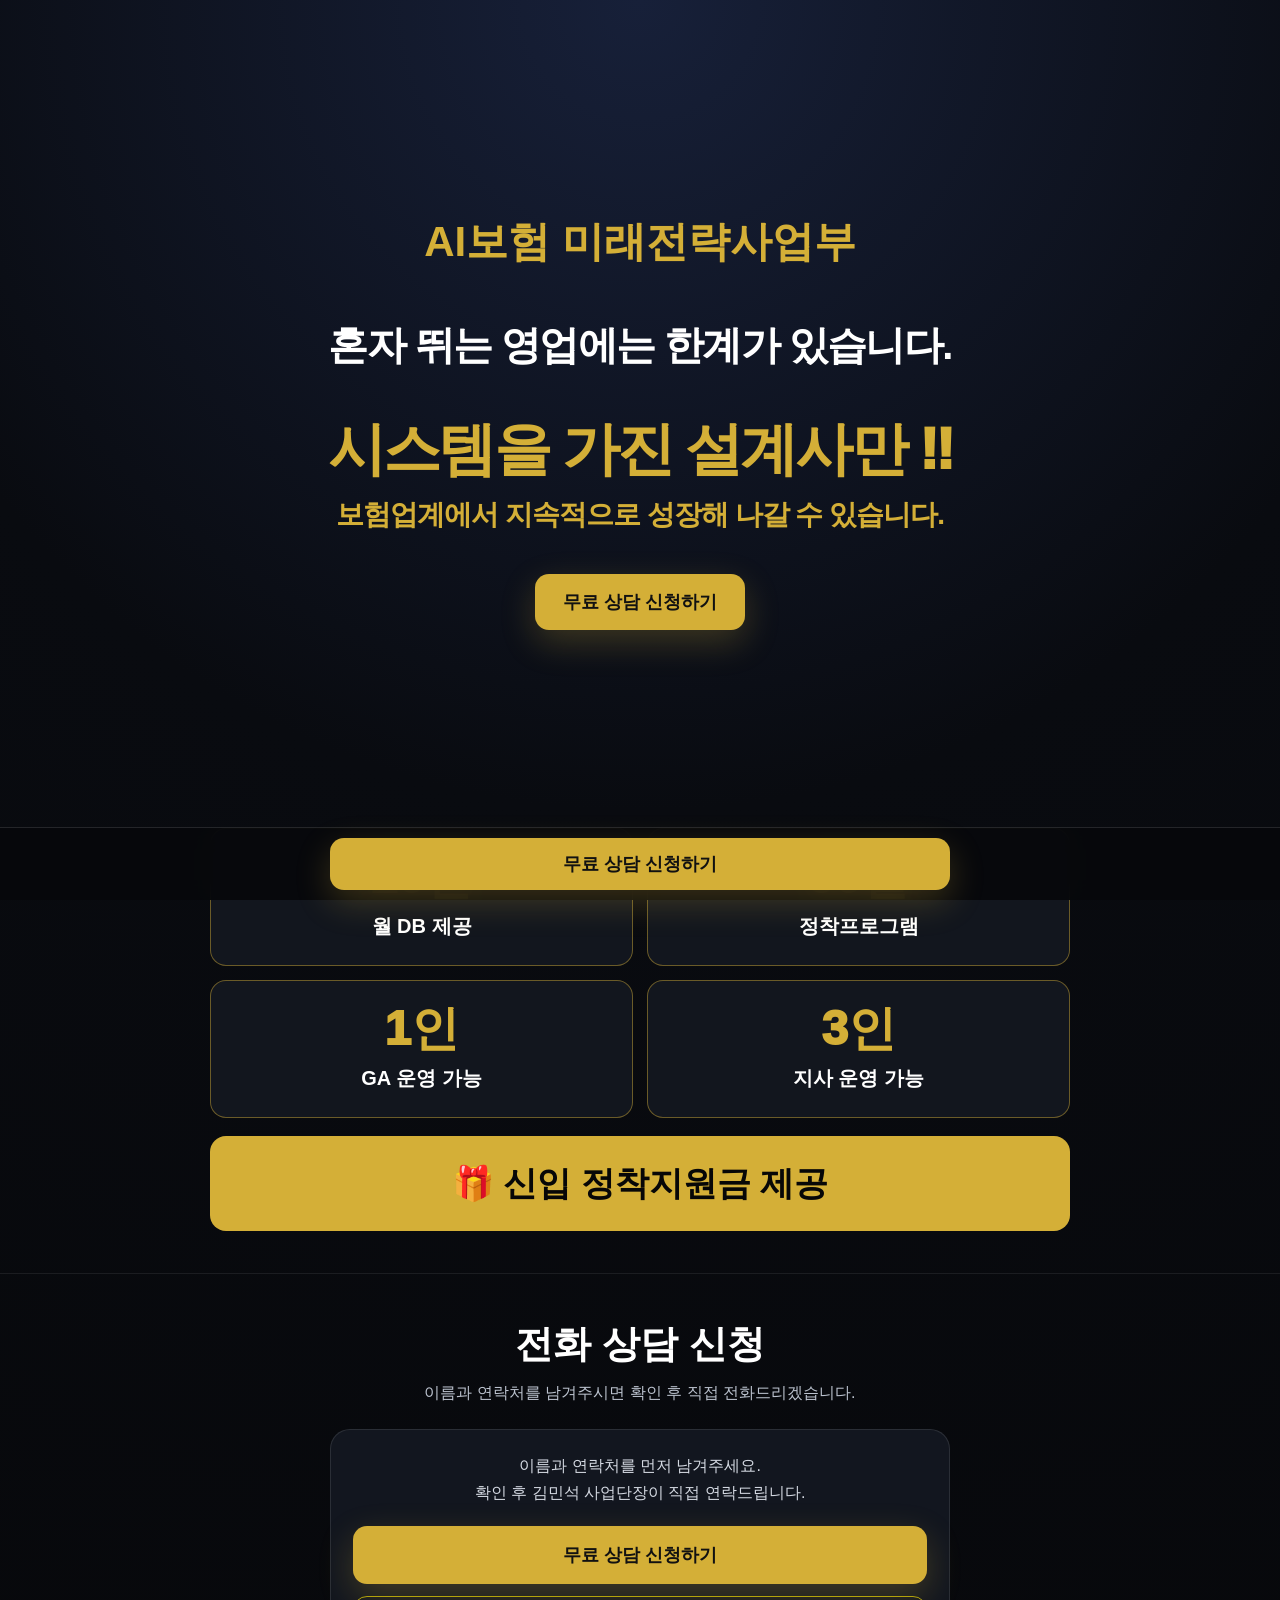
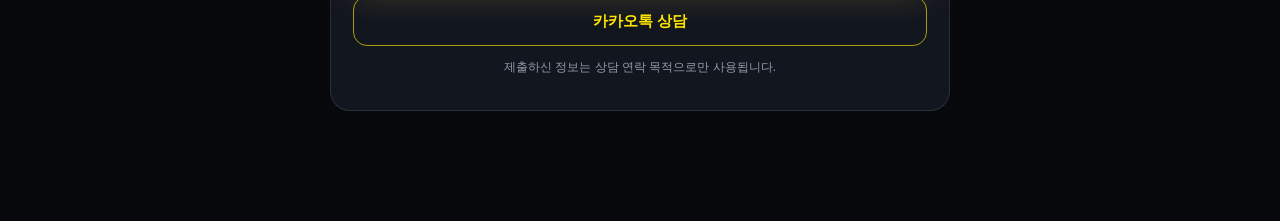
==== 02-리크루팅랜딩페이지1/index.html @ 9d91cb13 "Add files via upload" ====
<!DOCTYPE html>
<html lang="ko">
<head>
<meta charset="UTF-8">
<meta name="viewport" content="width=device-width, initial-scale=1.0, viewport-fit=cover">
<meta name="description" content="AI보험 미래전략사업부 보험설계사 리크루팅 상담 페이지">
<title>AI보험 미래전략사업부</title>

<meta property="og:title" content="AI보험 미래전략사업부">
<meta property="og:description" content="신입·경력·주부·경력단절 모두 환영 | 정착지원금 제공">
<meta property="og:image" content="https://dynamic-boba-c6e045.netlify.app/og-image.png">
<meta property="og:image:secure_url" content="https://dynamic-boba-c6e045.netlify.app/og-image.png">
<meta property="og:image:type" content="image/png">
<meta property="og:url" content="https://dynamic-boba-c6e045.netlify.app/">
<meta property="og:type" content="website">
<meta name="twitter:card" content="summary_large_image">
<meta name="twitter:title" content="AI보험 미래전략사업부">
<meta name="twitter:description" content="신입·경력·주부·경력단절 모두 환영 | 정착지원금 제공">
<meta name="twitter:image" content="https://dynamic-boba-c6e045.netlify.app/og-image.png">

<style>
:root{--gold:#d4af37;--bg:#090b10;--card:#141821;--text:#fff;--muted:#bbc2ce;--line:rgba(212,175,55,.45)}
*{box-sizing:border-box}html{scroll-behavior:smooth}body{margin:0;background:radial-gradient(circle at 50% 0,#172039 0,#090b10 42%,#07080b 100%);color:var(--text);font-family:-apple-system,BlinkMacSystemFont,"Pretendard","Noto Sans KR",Arial,sans-serif;text-align:center;line-height:1.5}.wrap{width:min(860px,calc(100% - 28px));margin:auto}
.hero{min-height:92vh;display:flex;align-items:center;justify-content:center;padding:48px 0 36px}.brand{color:var(--gold);font-size:clamp(26px,6vw,42px);font-weight:900;margin-bottom:42px}.white1{font-size:clamp(25px,5.5vw,40px);font-weight:800;margin-bottom:42px;letter-spacing:-.04em}.gold1{color:var(--gold);font-size:clamp(34px,8vw,58px);font-weight:950;line-height:1.12;margin-bottom:13px;letter-spacing:-.05em}.gold2{color:var(--gold);font-size:clamp(17px,4vw,28px);font-weight:800;margin-bottom:38px;letter-spacing:-.035em}.btn{border:0;cursor:pointer;display:inline-flex;align-items:center;justify-content:center;min-height:56px;padding:0 28px;border-radius:14px;background:var(--gold);color:#111;font-size:18px;font-weight:900;text-decoration:none;box-shadow:0 12px 35px rgba(212,175,55,.24)}
.cards{display:grid;grid-template-columns:repeat(2,1fr);gap:14px;margin:0 auto 18px}.card{border:1px solid var(--line);border-radius:16px;padding:24px 12px;background:rgba(20,24,33,.9)}.number{color:var(--gold);font-size:clamp(33px,7vw,48px);font-weight:950;line-height:1}.label{font-size:clamp(15px,3.8vw,20px);font-weight:750;margin-top:10px}.full-width{margin:18px auto 42px;background:var(--gold);color:#070707;font-size:clamp(23px,5vw,34px);font-weight:950;padding:22px 14px;border-radius:16px}
.apply{padding:42px 0 110px;border-top:1px solid rgba(255,255,255,.08)}.apply h2{font-size:clamp(26px,6vw,38px);margin:0 0 8px}.apply .desc{color:var(--muted);margin:0 0 24px}.form{max-width:620px;margin:auto;text-align:left;background:rgba(20,24,33,.94);border:1px solid rgba(255,255,255,.1);border-radius:20px;padding:22px}.field{margin-bottom:16px}.field label{display:block;font-weight:800;margin-bottom:7px}.field input,.field select,.field textarea{width:100%;border:1px solid rgba(255,255,255,.16);background:#0c1017;color:#fff;border-radius:11px;padding:14px;font:inherit;outline:none}.field input:focus,.field select:focus,.field textarea:focus{border-color:var(--gold)}.field textarea{min-height:90px;resize:vertical}.agree{display:flex;align-items:flex-start;gap:9px;color:#d4d9e2;font-size:13px;margin:6px 0 18px}.agree input{margin-top:4px}.submit{width:100%;min-height:58px;font-size:18px}.kakao-secondary{margin-top:12px!important;background:transparent!important;color:#fee500!important;border:1px solid rgba(254,229,0,.65)!important;box-shadow:none!important;font-size:15px!important;min-height:50px!important}.notice{font-size:12px;color:#929bab;text-align:center;margin-top:12px}.sticky{position:fixed;z-index:10;left:0;right:0;bottom:0;padding:10px 14px calc(10px + env(safe-area-inset-bottom));background:rgba(7,8,11,.92);backdrop-filter:blur(12px);border-top:1px solid rgba(255,255,255,.12)}.sticky .btn{width:min(620px,100%);min-height:52px}.toast{position:fixed;z-index:30;left:50%;bottom:90px;transform:translateX(-50%) translateY(20px);background:#fff;color:#111;border-radius:12px;padding:12px 17px;font-weight:800;opacity:0;pointer-events:none;transition:.25s;white-space:nowrap;max-width:calc(100% - 30px)}.toast.show{opacity:1;transform:translateX(-50%) translateY(0)}
@media(max-width:520px){.hero{min-height:auto;padding:66px 0 54px}.brand{margin-bottom:34px}.white1{margin-bottom:34px}.cards{gap:10px}.card{padding:20px 8px}.form{padding:18px 15px}.gold2{white-space:normal}}
</style>
</head>
<body>
<section class="hero"><div class="wrap">
  <div class="brand">AI보험 미래전략사업부</div>
  <div class="white1">혼자 뛰는 영업에는 한계가 있습니다.</div>
  <div class="gold1">시스템을 가진 설계사만 !!</div>
  <div class="gold2">보험업계에서 지속적으로 성장해 나갈 수 있습니다.</div>
  <a class="btn" href="https://forms.gle/r35psyiTNFHVnQzn7" target="_blank" rel="noopener">무료 상담 신청하기</a>
</div></section>

<main class="wrap">
<section class="cards">
  <div class="card"><div class="number">20건</div><div class="label">월 DB 제공</div></div>
  <div class="card"><div class="number">90일</div><div class="label">정착프로그램</div></div>
  <div class="card"><div class="number">1인</div><div class="label">GA 운영 가능</div></div>
  <div class="card"><div class="number">3인</div><div class="label">지사 운영 가능</div></div>
</section>
<div class="full-width">🎁 신입 정착지원금 제공</div>
</main>

<section class="apply" id="apply"><div class="wrap">
  <h2>전화 상담 신청</h2>
  <p class="desc">이름과 연락처를 남겨주시면 확인 후 직접 전화드리겠습니다.</p>
  <div class="form" style="text-align:center">
    <p style="margin:0 0 20px;color:#d4d9e2;line-height:1.7">이름과 연락처를 먼저 남겨주세요.<br>확인 후 김민석 사업단장이 직접 연락드립니다.</p>
    <a class="btn submit" href="https://forms.gle/r35psyiTNFHVnQzn7" target="_blank" rel="noopener">무료 상담 신청하기</a>
    <a class="btn submit kakao-secondary" href="https://open.kakao.com/o/sPtglPDi" target="_blank" rel="noopener">카카오톡 상담</a>
    <p class="notice">제출하신 정보는 상담 연락 목적으로만 사용됩니다.</p>
  </div>
</div></section>

<div class="sticky"><a class="btn" href="https://forms.gle/r35psyiTNFHVnQzn7" target="_blank" rel="noopener">무료 상담 신청하기</a></div>

</body>
</html>
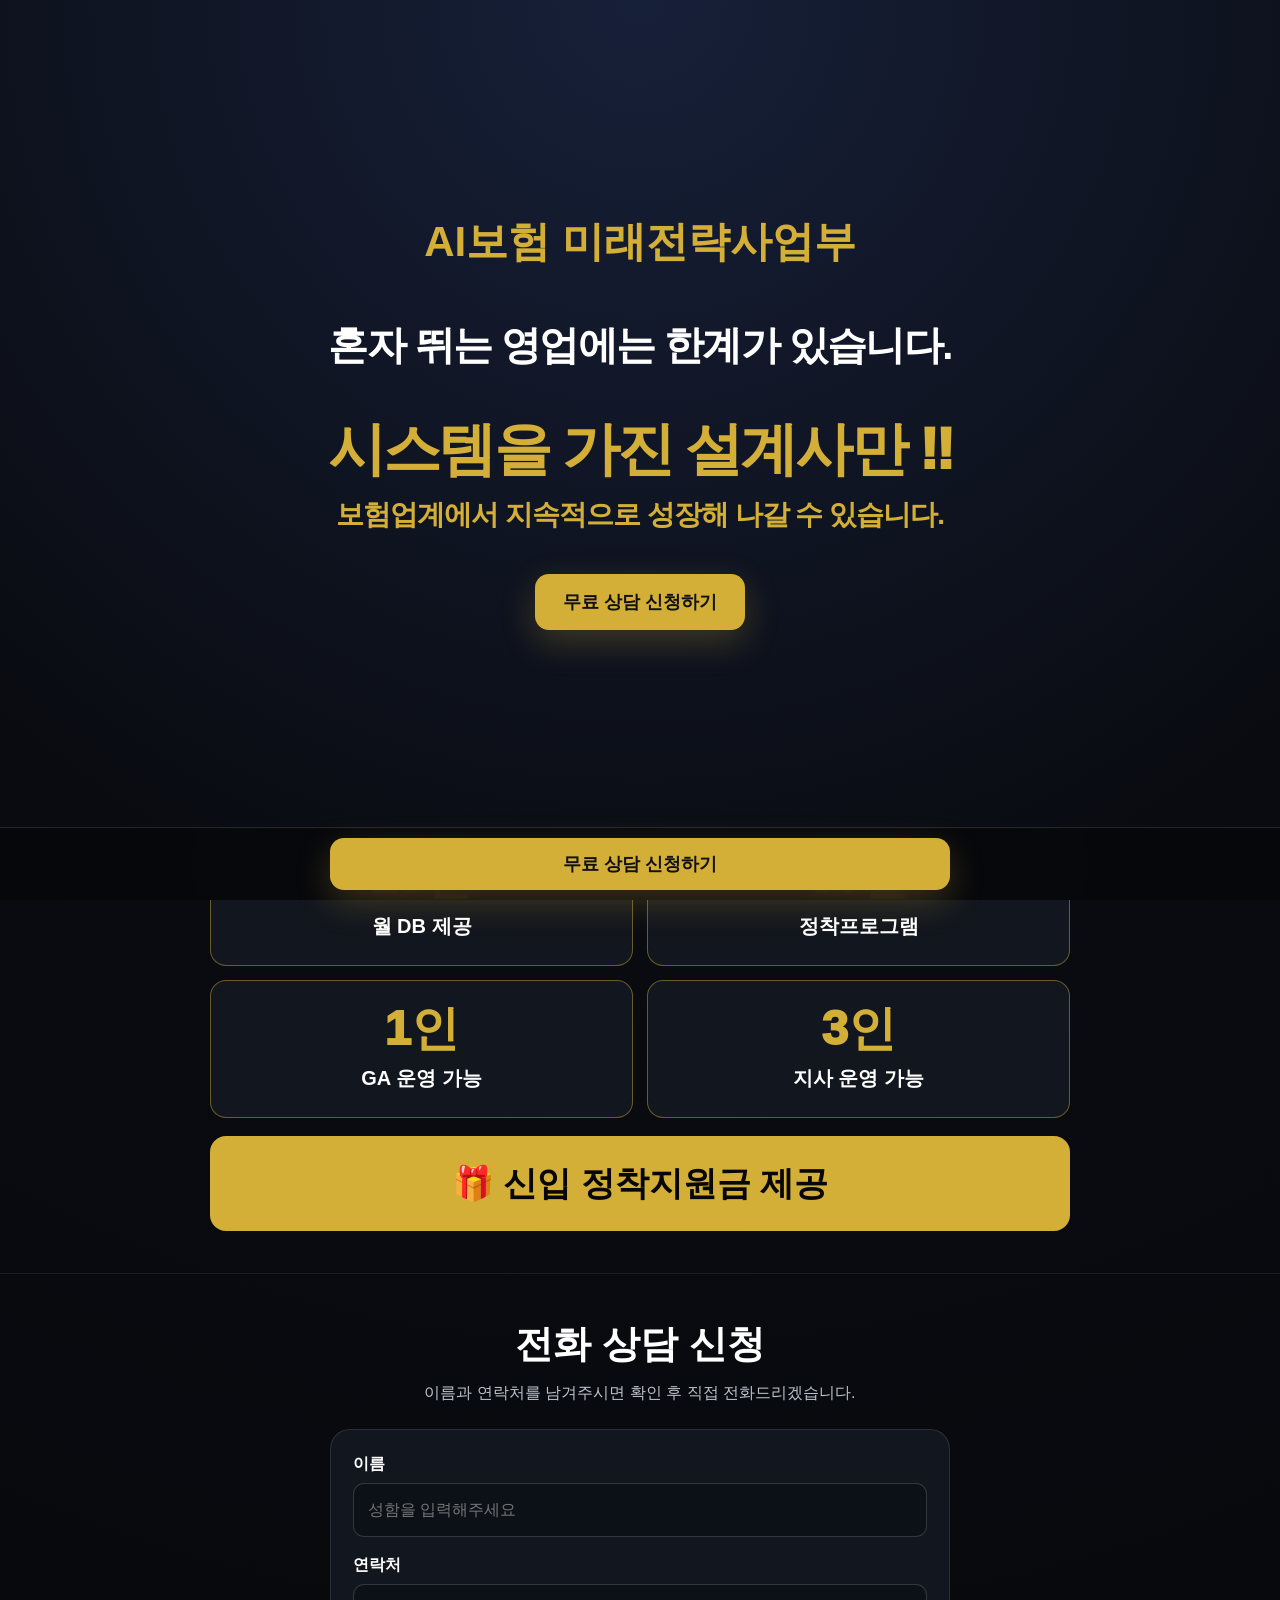
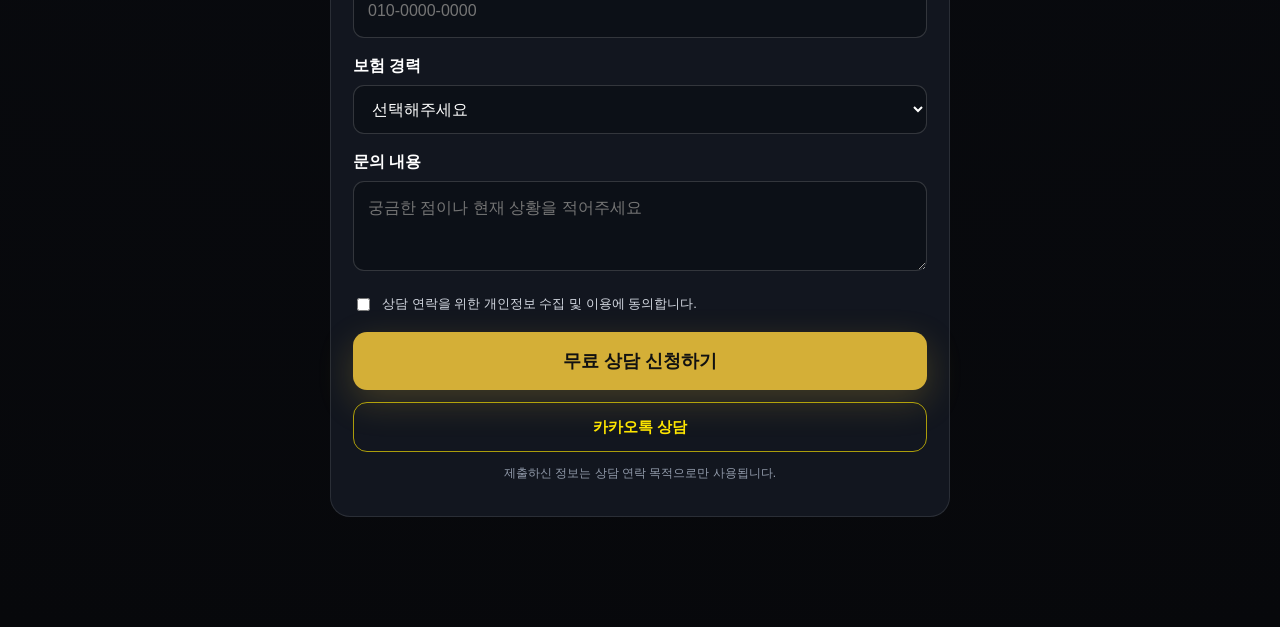
==== commit 85ed3d77: "Add files via upload" ====
--- a/02-리크루팅랜딩페이지1/index.html
+++ b/02-리크루팅랜딩페이지1/index.html
@@ -25,6 +25,19 @@
 .cards{display:grid;grid-template-columns:repeat(2,1fr);gap:14px;margin:0 auto 18px}.card{border:1px solid var(--line);border-radius:16px;padding:24px 12px;background:rgba(20,24,33,.9)}.number{color:var(--gold);font-size:clamp(33px,7vw,48px);font-weight:950;line-height:1}.label{font-size:clamp(15px,3.8vw,20px);font-weight:750;margin-top:10px}.full-width{margin:18px auto 42px;background:var(--gold);color:#070707;font-size:clamp(23px,5vw,34px);font-weight:950;padding:22px 14px;border-radius:16px}
 .apply{padding:42px 0 110px;border-top:1px solid rgba(255,255,255,.08)}.apply h2{font-size:clamp(26px,6vw,38px);margin:0 0 8px}.apply .desc{color:var(--muted);margin:0 0 24px}.form{max-width:620px;margin:auto;text-align:left;background:rgba(20,24,33,.94);border:1px solid rgba(255,255,255,.1);border-radius:20px;padding:22px}.field{margin-bottom:16px}.field label{display:block;font-weight:800;margin-bottom:7px}.field input,.field select,.field textarea{width:100%;border:1px solid rgba(255,255,255,.16);background:#0c1017;color:#fff;border-radius:11px;padding:14px;font:inherit;outline:none}.field input:focus,.field select:focus,.field textarea:focus{border-color:var(--gold)}.field textarea{min-height:90px;resize:vertical}.agree{display:flex;align-items:flex-start;gap:9px;color:#d4d9e2;font-size:13px;margin:6px 0 18px}.agree input{margin-top:4px}.submit{width:100%;min-height:58px;font-size:18px}.kakao-secondary{margin-top:12px!important;background:transparent!important;color:#fee500!important;border:1px solid rgba(254,229,0,.65)!important;box-shadow:none!important;font-size:15px!important;min-height:50px!important}.notice{font-size:12px;color:#929bab;text-align:center;margin-top:12px}.sticky{position:fixed;z-index:10;left:0;right:0;bottom:0;padding:10px 14px calc(10px + env(safe-area-inset-bottom));background:rgba(7,8,11,.92);backdrop-filter:blur(12px);border-top:1px solid rgba(255,255,255,.12)}.sticky .btn{width:min(620px,100%);min-height:52px}.toast{position:fixed;z-index:30;left:50%;bottom:90px;transform:translateX(-50%) translateY(20px);background:#fff;color:#111;border-radius:12px;padding:12px 17px;font-weight:800;opacity:0;pointer-events:none;transition:.25s;white-space:nowrap;max-width:calc(100% - 30px)}.toast.show{opacity:1;transform:translateX(-50%) translateY(0)}
 @media(max-width:520px){.hero{min-height:auto;padding:66px 0 54px}.brand{margin-bottom:34px}.white1{margin-bottom:34px}.cards{gap:10px}.card{padding:20px 8px}.form{padding:18px 15px}.gold2{white-space:normal}}
+
+.completion-page{display:none;position:fixed;inset:0;z-index:100;background:linear-gradient(160deg,#07101c,#111827);padding:24px;align-items:center;justify-content:center;text-align:center;color:#fff}.completion-card{width:min(520px,100%);background:#fff;color:#111827;border-radius:24px;padding:38px 24px;box-shadow:0 24px 80px rgba(0,0,0,.35)}.completion-icon{width:76px;height:76px;border-radius:50%;display:grid;place-items:center;margin:0 auto 18px;background:#eaf8f0;color:#168552;font-size:38px;font-weight:900}.completion-card h2{font-size:30px;margin:0 0 12px}.completion-card p{margin:0;color:#4b5563;line-height:1.7}.completion-actions{display:flex;gap:10px;margin-top:24px}.completion-actions a{flex:1;text-decoration:none;border-radius:12px;padding:14px 10px;font-weight:800}.completion-actions .call{background:#111827;color:#fff}.completion-actions .kakao{background:#fee500;color:#191919}@media(max-width:480px){.completion-actions{flex-direction:column}}
+
+.completion-card{position:relative}
+.completion-close{
+  position:absolute;top:14px;right:14px;width:42px;height:42px;
+  border:0;border-radius:50%;background:#f1f5f9;color:#111827;
+  font-size:25px;line-height:1;cursor:pointer;display:grid;
+  place-items:center;font-weight:800
+}
+.completion-close:hover{background:#e2e8f0}
+.completion-close:focus-visible{outline:3px solid #2563eb;outline-offset:2px}
+
 </style>
 </head>
 <body>
@@ -33,7 +46,7 @@
   <div class="white1">혼자 뛰는 영업에는 한계가 있습니다.</div>
   <div class="gold1">시스템을 가진 설계사만 !!</div>
   <div class="gold2">보험업계에서 지속적으로 성장해 나갈 수 있습니다.</div>
-  <a class="btn" href="https://forms.gle/r35psyiTNFHVnQzn7" target="_blank" rel="noopener">무료 상담 신청하기</a>
+  <a class="btn" href="#apply">무료 상담 신청하기</a>
 </div></section>
 
 <main class="wrap">
@@ -49,15 +62,70 @@
 <section class="apply" id="apply"><div class="wrap">
   <h2>전화 상담 신청</h2>
   <p class="desc">이름과 연락처를 남겨주시면 확인 후 직접 전화드리겠습니다.</p>
-  <div class="form" style="text-align:center">
-    <p style="margin:0 0 20px;color:#d4d9e2;line-height:1.7">이름과 연락처를 먼저 남겨주세요.<br>확인 후 김민석 사업단장이 직접 연락드립니다.</p>
-    <a class="btn submit" href="https://forms.gle/r35psyiTNFHVnQzn7" target="_blank" rel="noopener">무료 상담 신청하기</a>
+  <form class="form" id="recruitForm">
+    <div class="field"><label for="name">이름</label><input id="name" name="name" required placeholder="성함을 입력해주세요"></div>
+    <div class="field"><label for="phone">연락처</label><input id="phone" name="phone" type="tel" inputmode="tel" required placeholder="010-0000-0000"></div>
+    <div class="field"><label for="career">보험 경력</label><select id="career" name="career" required><option value="">선택해주세요</option><option>신입</option><option>1년 미만</option><option>1~3년</option><option>3~5년</option><option>5년 이상</option><option>팀장·지사장 경력</option></select></div>
+    <div class="field"><label for="message">문의 내용</label><textarea id="message" name="message" placeholder="궁금한 점이나 현재 상황을 적어주세요"></textarea></div>
+    <label class="agree"><input type="checkbox" required><span>상담 연락을 위한 개인정보 수집 및 이용에 동의합니다.</span></label>
+    <button class="btn submit" type="submit">무료 상담 신청하기</button>
     <a class="btn submit kakao-secondary" href="https://open.kakao.com/o/sPtglPDi" target="_blank" rel="noopener">카카오톡 상담</a>
     <p class="notice">제출하신 정보는 상담 연락 목적으로만 사용됩니다.</p>
-  </div>
+  </form>
 </div></section>
 
-<div class="sticky"><a class="btn" href="https://forms.gle/r35psyiTNFHVnQzn7" target="_blank" rel="noopener">무료 상담 신청하기</a></div>
+<div class="sticky"><a class="btn" href="#apply">무료 상담 신청하기</a></div>
 
+
+<div class="completion-page" id="completionPage" aria-live="polite"><div class="completion-card"><button type="button" class="completion-close" id="completionClose" aria-label="완료 화면 닫기">×</button><div class="completion-icon">✓</div><h2>신청이 완료되었습니다.</h2><p>전문 상담사가 확인 후 연락드리겠습니다.</p><div class="completion-actions"><a class="call" href="tel:01087958502">📞 전화 상담</a><a class="kakao" href="https://open.kakao.com/o/sPtglPDi" target="_blank" rel="noopener">💬 카카오톡 상담</a></div></div></div>
+
+<script>
+(function(){
+ const SUPABASE_URL='https://pzlxrlkvbrufhimyglyo.supabase.co';
+ const SUPABASE_KEY='sb_publishable_WE6jk24ys0guHE1INCZv-w_cmd-HqOd';
+ const form=document.getElementById('recruitForm');
+ const completion=document.getElementById('completionPage');
+ const completionClose=document.getElementById('completionClose');
+ let hiddenPageElements=[];
+
+ function closeCompletion(){
+   completion.style.display='none';
+   hiddenPageElements.forEach(({el,display})=>{
+     if(display) el.style.display=display;
+     else el.style.removeProperty('display');
+   });
+   hiddenPageElements=[];
+   document.body.style.removeProperty('overflow');
+   window.scrollTo({top:0,behavior:'smooth'});
+ }
+
+ completionClose?.addEventListener('click',closeCompletion);
+ completion?.addEventListener('click',e=>{
+   if(e.target===completion) closeCompletion();
+ });
+ document.addEventListener('keydown',e=>{
+   if(e.key==='Escape' && completion?.style.display==='flex') closeCompletion();
+ });
+
+ if(!form) return;
+ form.addEventListener('submit',async function(e){
+   e.preventDefault();
+   if(!form.reportValidity()) return;
+   const btn=form.querySelector('button[type="submit"]');
+   const old=btn.textContent; btn.disabled=true; btn.textContent='접수 중...';
+   const fd=new FormData(form);
+   const payload={name:(fd.get('name')||'').toString().trim(),phone:(fd.get('phone')||'').toString().trim(),age_group:(fd.get('career')||'').toString(),status:'신규',source:'리크루팅랜딩페이지1',interest:'보험설계사 채용 상담',memo:(fd.get('message')||'').toString().trim()||'리크루팅 상담 신청',message:(fd.get('message')||'').toString().trim()};
+   try{
+     const r=await fetch(SUPABASE_URL+'/rest/v1/customers',{method:'POST',headers:{apikey:SUPABASE_KEY,Authorization:'Bearer '+SUPABASE_KEY,'Content-Type':'application/json',Prefer:'return=minimal'},body:JSON.stringify(payload)});
+     if(!r.ok) throw new Error(await r.text());
+     form.reset();
+     hiddenPageElements=Array.from(document.body.querySelectorAll('body > *:not(#completionPage)')).map(el=>({el,display:el.style.display}));
+     hiddenPageElements.forEach(({el})=>el.style.display='none');
+     completion.style.display='flex'; document.body.style.overflow='hidden'; window.scrollTo(0,0);
+   }catch(err){console.error(err);alert('접수에 실패했습니다. 잠시 후 다시 시도하거나 카카오톡으로 문의해주세요.');}
+   finally{btn.disabled=false;btn.textContent=old;}
+ });
+})();
+</script>
 </body>
 </html>
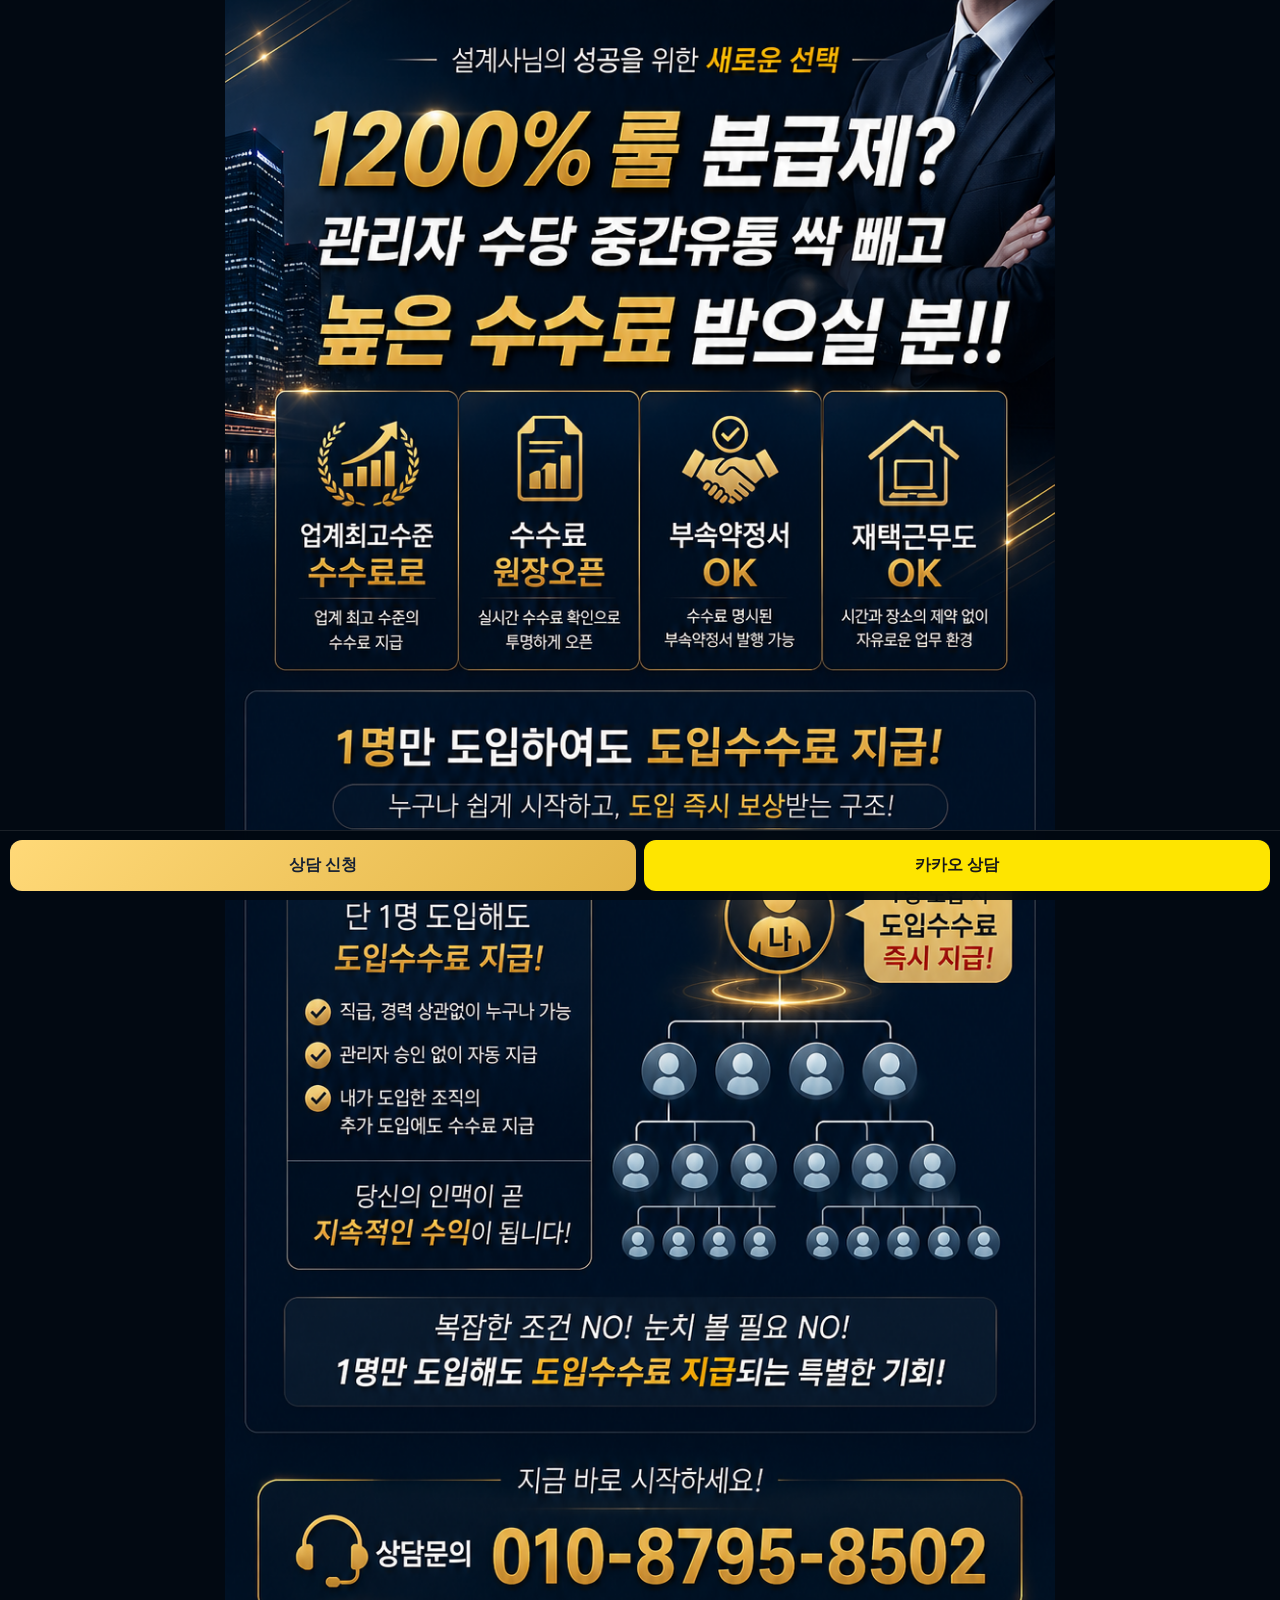
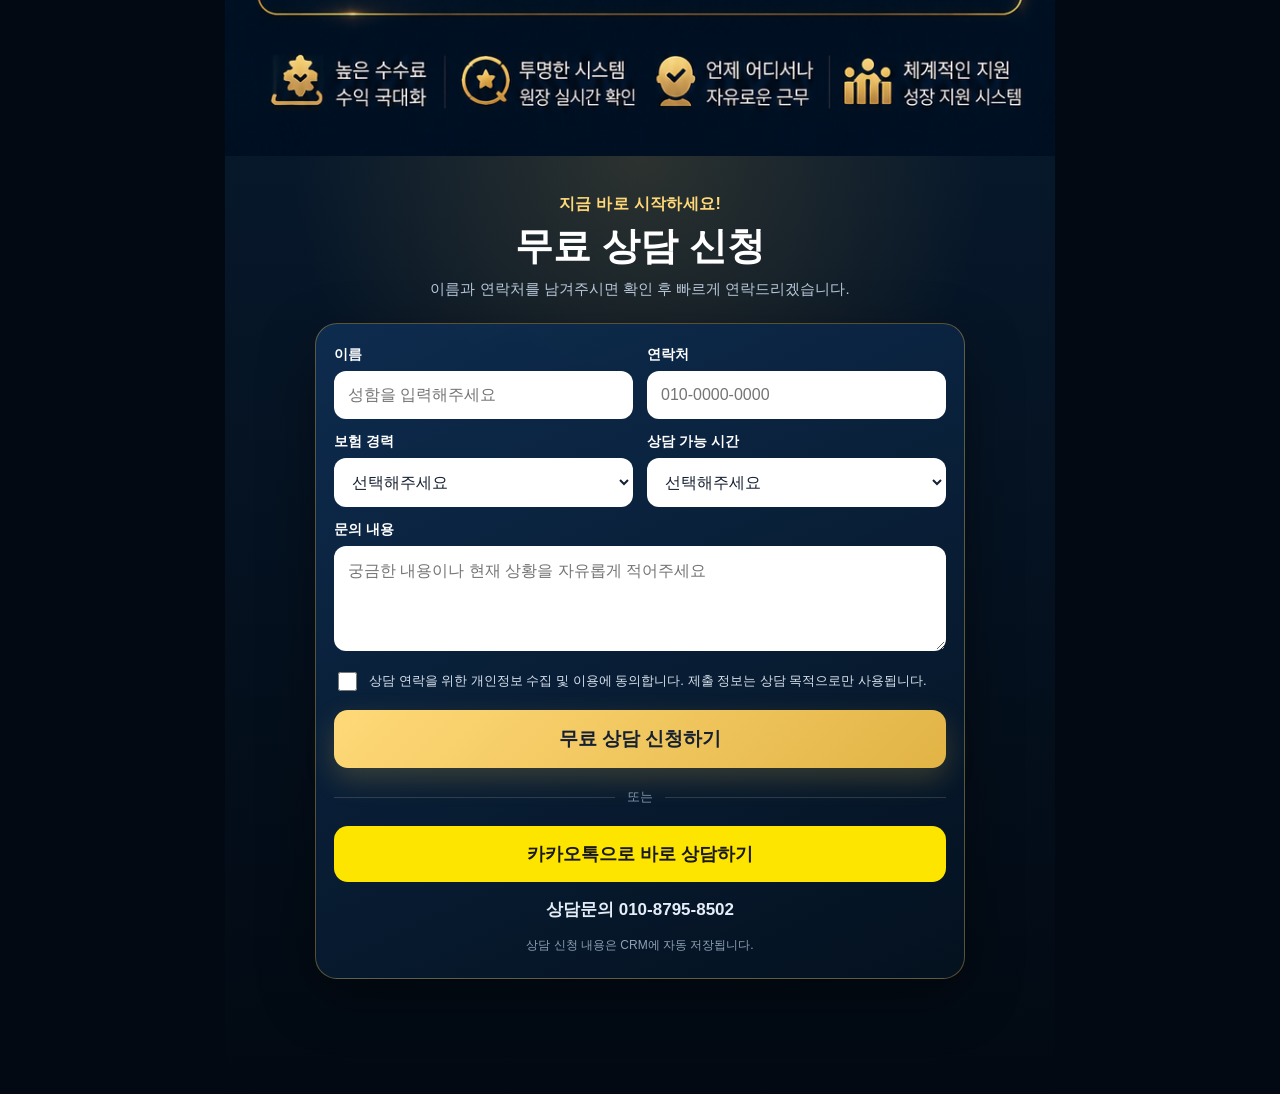
==== commit 21b298f2: "Add files via upload" ====
--- a/02-리크루팅랜딩페이지1/index.html
+++ b/02-리크루팅랜딩페이지1/index.html
@@ -3,128 +3,446 @@
 <head>
 <meta charset="UTF-8">
 <meta name="viewport" content="width=device-width, initial-scale=1.0, viewport-fit=cover">
-<meta name="description" content="AI보험 미래전략사업부 보험설계사 리크루팅 상담 페이지">
-<title>AI보험 미래전략사업부</title>
-
-<meta property="og:title" content="AI보험 미래전략사업부">
-<meta property="og:description" content="신입·경력·주부·경력단절 모두 환영 | 정착지원금 제공">
-<meta property="og:image" content="https://dynamic-boba-c6e045.netlify.app/og-image.png">
-<meta property="og:image:secure_url" content="https://dynamic-boba-c6e045.netlify.app/og-image.png">
+<meta name="description" content="높은 수수료, 수수료 원장 공개, 부속약정서, 재택근무 및 도입수수료 상담">
+<title>AI보험 미래전략사업부 | 설계사 상담</title>
+
+<meta property="og:title" content="1200% 룰·분급제? 높은 수수료 받으실 분">
+<meta property="og:description" content="관리자 수당과 중간유통을 줄인 투명한 수수료 구조">
+<meta property="og:image" content="https://ai-insurance-recruit.vercel.app/og-image.png">
+<meta property="og:image:secure_url" content="https://ai-insurance-recruit.vercel.app/og-image.png">
 <meta property="og:image:type" content="image/png">
-<meta property="og:url" content="https://dynamic-boba-c6e045.netlify.app/">
+<meta property="og:url" content="https://ai-insurance-recruit.vercel.app/">
 <meta property="og:type" content="website">
 <meta name="twitter:card" content="summary_large_image">
-<meta name="twitter:title" content="AI보험 미래전략사업부">
-<meta name="twitter:description" content="신입·경력·주부·경력단절 모두 환영 | 정착지원금 제공">
-<meta name="twitter:image" content="https://dynamic-boba-c6e045.netlify.app/og-image.png">
+<meta name="twitter:title" content="1200% 룰·분급제? 높은 수수료 받으실 분">
+<meta name="twitter:description" content="수수료 원장 공개 · 부속약정서 OK · 재택근무 OK">
+<meta name="twitter:image" content="https://ai-insurance-recruit.vercel.app/og-image.png">
 
 <style>
-:root{--gold:#d4af37;--bg:#090b10;--card:#141821;--text:#fff;--muted:#bbc2ce;--line:rgba(212,175,55,.45)}
-*{box-sizing:border-box}html{scroll-behavior:smooth}body{margin:0;background:radial-gradient(circle at 50% 0,#172039 0,#090b10 42%,#07080b 100%);color:var(--text);font-family:-apple-system,BlinkMacSystemFont,"Pretendard","Noto Sans KR",Arial,sans-serif;text-align:center;line-height:1.5}.wrap{width:min(860px,calc(100% - 28px));margin:auto}
-.hero{min-height:92vh;display:flex;align-items:center;justify-content:center;padding:48px 0 36px}.brand{color:var(--gold);font-size:clamp(26px,6vw,42px);font-weight:900;margin-bottom:42px}.white1{font-size:clamp(25px,5.5vw,40px);font-weight:800;margin-bottom:42px;letter-spacing:-.04em}.gold1{color:var(--gold);font-size:clamp(34px,8vw,58px);font-weight:950;line-height:1.12;margin-bottom:13px;letter-spacing:-.05em}.gold2{color:var(--gold);font-size:clamp(17px,4vw,28px);font-weight:800;margin-bottom:38px;letter-spacing:-.035em}.btn{border:0;cursor:pointer;display:inline-flex;align-items:center;justify-content:center;min-height:56px;padding:0 28px;border-radius:14px;background:var(--gold);color:#111;font-size:18px;font-weight:900;text-decoration:none;box-shadow:0 12px 35px rgba(212,175,55,.24)}
-.cards{display:grid;grid-template-columns:repeat(2,1fr);gap:14px;margin:0 auto 18px}.card{border:1px solid var(--line);border-radius:16px;padding:24px 12px;background:rgba(20,24,33,.9)}.number{color:var(--gold);font-size:clamp(33px,7vw,48px);font-weight:950;line-height:1}.label{font-size:clamp(15px,3.8vw,20px);font-weight:750;margin-top:10px}.full-width{margin:18px auto 42px;background:var(--gold);color:#070707;font-size:clamp(23px,5vw,34px);font-weight:950;padding:22px 14px;border-radius:16px}
-.apply{padding:42px 0 110px;border-top:1px solid rgba(255,255,255,.08)}.apply h2{font-size:clamp(26px,6vw,38px);margin:0 0 8px}.apply .desc{color:var(--muted);margin:0 0 24px}.form{max-width:620px;margin:auto;text-align:left;background:rgba(20,24,33,.94);border:1px solid rgba(255,255,255,.1);border-radius:20px;padding:22px}.field{margin-bottom:16px}.field label{display:block;font-weight:800;margin-bottom:7px}.field input,.field select,.field textarea{width:100%;border:1px solid rgba(255,255,255,.16);background:#0c1017;color:#fff;border-radius:11px;padding:14px;font:inherit;outline:none}.field input:focus,.field select:focus,.field textarea:focus{border-color:var(--gold)}.field textarea{min-height:90px;resize:vertical}.agree{display:flex;align-items:flex-start;gap:9px;color:#d4d9e2;font-size:13px;margin:6px 0 18px}.agree input{margin-top:4px}.submit{width:100%;min-height:58px;font-size:18px}.kakao-secondary{margin-top:12px!important;background:transparent!important;color:#fee500!important;border:1px solid rgba(254,229,0,.65)!important;box-shadow:none!important;font-size:15px!important;min-height:50px!important}.notice{font-size:12px;color:#929bab;text-align:center;margin-top:12px}.sticky{position:fixed;z-index:10;left:0;right:0;bottom:0;padding:10px 14px calc(10px + env(safe-area-inset-bottom));background:rgba(7,8,11,.92);backdrop-filter:blur(12px);border-top:1px solid rgba(255,255,255,.12)}.sticky .btn{width:min(620px,100%);min-height:52px}.toast{position:fixed;z-index:30;left:50%;bottom:90px;transform:translateX(-50%) translateY(20px);background:#fff;color:#111;border-radius:12px;padding:12px 17px;font-weight:800;opacity:0;pointer-events:none;transition:.25s;white-space:nowrap;max-width:calc(100% - 30px)}.toast.show{opacity:1;transform:translateX(-50%) translateY(0)}
-@media(max-width:520px){.hero{min-height:auto;padding:66px 0 54px}.brand{margin-bottom:34px}.white1{margin-bottom:34px}.cards{gap:10px}.card{padding:20px 8px}.form{padding:18px 15px}.gold2{white-space:normal}}
-
-.completion-page{display:none;position:fixed;inset:0;z-index:100;background:linear-gradient(160deg,#07101c,#111827);padding:24px;align-items:center;justify-content:center;text-align:center;color:#fff}.completion-card{width:min(520px,100%);background:#fff;color:#111827;border-radius:24px;padding:38px 24px;box-shadow:0 24px 80px rgba(0,0,0,.35)}.completion-icon{width:76px;height:76px;border-radius:50%;display:grid;place-items:center;margin:0 auto 18px;background:#eaf8f0;color:#168552;font-size:38px;font-weight:900}.completion-card h2{font-size:30px;margin:0 0 12px}.completion-card p{margin:0;color:#4b5563;line-height:1.7}.completion-actions{display:flex;gap:10px;margin-top:24px}.completion-actions a{flex:1;text-decoration:none;border-radius:12px;padding:14px 10px;font-weight:800}.completion-actions .call{background:#111827;color:#fff}.completion-actions .kakao{background:#fee500;color:#191919}@media(max-width:480px){.completion-actions{flex-direction:column}}
-
-.completion-card{position:relative}
-.completion-close{
-  position:absolute;top:14px;right:14px;width:42px;height:42px;
-  border:0;border-radius:50%;background:#f1f5f9;color:#111827;
-  font-size:25px;line-height:1;cursor:pointer;display:grid;
-  place-items:center;font-weight:800
-}
-.completion-close:hover{background:#e2e8f0}
-.completion-close:focus-visible{outline:3px solid #2563eb;outline-offset:2px}
-
+:root{
+  --navy:#061426;
+  --navy2:#0c2747;
+  --gold:#e2b446;
+  --gold2:#ffd978;
+  --white:#fff;
+  --muted:#b8c7d9;
+  --line:rgba(226,180,70,.38);
+}
+*{box-sizing:border-box}
+html{scroll-behavior:smooth}
+body{
+  margin:0;
+  background:#020912;
+  color:var(--white);
+  font-family:-apple-system,BlinkMacSystemFont,"Pretendard","Noto Sans KR","Segoe UI",Arial,sans-serif;
+}
+img{display:block;width:100%;height:auto}
+.page{
+  width:min(830px,100%);
+  margin:0 auto;
+  overflow:hidden;
+  background:linear-gradient(180deg,#07182b,#020912);
+}
+.hero{background:#03101f}
+.hero img{width:100%}
+.apply{
+  padding:38px 16px 115px;
+  background:
+    radial-gradient(circle at 50% 0,rgba(226,180,70,.17),transparent 34%),
+    linear-gradient(180deg,#07182b,#020912);
+}
+.heading{text-align:center;margin:0 auto 22px}
+.heading .eyebrow{
+  color:var(--gold2);
+  font-weight:900;
+  font-size:16px;
+  letter-spacing:.02em;
+}
+.heading h1{
+  margin:8px 0 7px;
+  font-size:clamp(28px,7vw,38px);
+  line-height:1.22;
+}
+.heading p{
+  margin:0;
+  color:var(--muted);
+  font-size:15px;
+  line-height:1.65;
+}
+.form{
+  max-width:650px;
+  margin:auto;
+  padding:22px 18px;
+  border:1px solid var(--line);
+  border-radius:22px;
+  background:linear-gradient(155deg,rgba(14,45,80,.97),rgba(4,17,31,.99));
+  box-shadow:0 18px 55px rgba(0,0,0,.38);
+}
+.grid{
+  display:grid;
+  grid-template-columns:1fr 1fr;
+  gap:14px;
+}
+.field.full{grid-column:1/-1}
+.field label{
+  display:block;
+  margin:0 0 7px;
+  font-size:14px;
+  font-weight:900;
+}
+.field input,.field select,.field textarea{
+  width:100%;
+  border:1px solid rgba(255,255,255,.16);
+  border-radius:12px;
+  background:#fff;
+  color:#172033;
+  padding:14px 13px;
+  font:inherit;
+  font-size:16px;
+  outline:none;
+}
+.field input:focus,.field select:focus,.field textarea:focus{
+  border-color:var(--gold);
+  box-shadow:0 0 0 3px rgba(226,180,70,.17);
+}
+.field textarea{min-height:105px;resize:vertical}
+.agree{
+  display:flex;
+  gap:9px;
+  align-items:flex-start;
+  margin:16px 0;
+  color:#d8e2ee;
+  font-size:13px;
+  line-height:1.55;
+}
+.agree input{width:19px;height:19px;margin-top:1px;flex:none}
+.submit{
+  width:100%;
+  min-height:58px;
+  border:0;
+  border-radius:14px;
+  background:linear-gradient(135deg,var(--gold2),var(--gold));
+  color:#152033;
+  font-size:19px;
+  font-weight:950;
+  cursor:pointer;
+  box-shadow:0 11px 28px rgba(226,180,70,.22);
+}
+.submit:disabled{opacity:.65;cursor:wait}
+.status{
+  display:none;
+  margin-top:12px;
+  padding:12px;
+  border-radius:11px;
+  text-align:center;
+  font-weight:800;
+}
+.status.err{display:block;background:#fff0f0;color:#a62828}
+.or{
+  display:flex;
+  align-items:center;
+  gap:12px;
+  margin:20px 0;
+  color:#8395aa;
+  font-size:13px;
+}
+.or:before,.or:after{content:"";height:1px;flex:1;background:rgba(255,255,255,.14)}
+.kakao{
+  display:flex;
+  align-items:center;
+  justify-content:center;
+  width:100%;
+  min-height:56px;
+  border-radius:14px;
+  background:#fee500;
+  color:#191919;
+  text-decoration:none;
+  font-size:18px;
+  font-weight:950;
+}
+.phone{
+  display:flex;
+  justify-content:center;
+  margin-top:16px;
+  color:#e5edf7;
+  text-decoration:none;
+  font-size:17px;
+  font-weight:900;
+}
+.notice{
+  margin:15px 0 0;
+  color:#8ea1b7;
+  text-align:center;
+  font-size:12px;
+  line-height:1.65;
+}
+.sticky{
+  position:fixed;
+  left:0;right:0;bottom:0;
+  z-index:40;
+  display:grid;
+  grid-template-columns:1fr 1fr;
+  gap:8px;
+  padding:9px 10px calc(9px + env(safe-area-inset-bottom));
+  background:rgba(2,9,18,.94);
+  backdrop-filter:blur(11px);
+  border-top:1px solid rgba(255,255,255,.1);
+}
+.sticky a{
+  min-height:51px;
+  display:flex;
+  align-items:center;
+  justify-content:center;
+  border-radius:12px;
+  text-decoration:none;
+  font-weight:950;
+}
+.sticky .applyBtn{background:linear-gradient(135deg,var(--gold2),var(--gold));color:#152033}
+.sticky .kakaoBtn{background:#fee500;color:#191919}
+.completion{
+  display:none;
+  position:fixed;
+  inset:0;
+  z-index:100;
+  padding:24px;
+  align-items:center;
+  justify-content:center;
+  background:rgba(1,7,14,.97);
+}
+.completion.show{display:flex}
+.completion-card{
+  position:relative;
+  width:min(450px,100%);
+  padding:36px 22px 24px;
+  border:1px solid var(--line);
+  border-radius:24px;
+  background:linear-gradient(155deg,#102f53,#061426);
+  text-align:center;
+  box-shadow:0 25px 80px rgba(0,0,0,.5);
+}
+.completion-icon{
+  width:74px;height:74px;
+  display:grid;place-items:center;
+  margin:0 auto 18px;
+  border-radius:50%;
+  background:linear-gradient(135deg,var(--gold2),var(--gold));
+  color:#152033;
+  font-size:38px;
+  font-weight:950;
+}
+.completion h2{margin:0 0 9px;font-size:29px}
+.completion p{margin:0;color:#c6d4e3;line-height:1.7}
+.completion-actions{
+  display:grid;
+  grid-template-columns:1fr 1fr;
+  gap:9px;
+  margin-top:21px;
+}
+.completion-actions a,.completion-actions button{
+  border:0;
+  border-radius:12px;
+  padding:14px 8px;
+  font:inherit;
+  font-weight:900;
+  text-decoration:none;
+  cursor:pointer;
+}
+.completion-actions .call{background:#fff;color:#152033}
+.completion-actions .kakao2{background:#fee500;color:#191919}
+.close{
+  position:absolute;
+  top:12px;right:12px;
+  width:40px;height:40px;
+  border:0;border-radius:50%;
+  background:rgba(255,255,255,.12);
+  color:#fff;
+  font-size:24px;
+  cursor:pointer;
+}
+@media(max-width:560px){
+  .grid{grid-template-columns:1fr}
+  .field.full{grid-column:auto}
+  .apply{padding-left:13px;padding-right:13px}
+  .form{padding:20px 15px}
+  .completion-actions{grid-template-columns:1fr}
+}
 </style>
 </head>
+
 <body>
-<section class="hero"><div class="wrap">
-  <div class="brand">AI보험 미래전략사업부</div>
-  <div class="white1">혼자 뛰는 영업에는 한계가 있습니다.</div>
-  <div class="gold1">시스템을 가진 설계사만 !!</div>
-  <div class="gold2">보험업계에서 지속적으로 성장해 나갈 수 있습니다.</div>
-  <a class="btn" href="#apply">무료 상담 신청하기</a>
-</div></section>
-
-<main class="wrap">
-<section class="cards">
-  <div class="card"><div class="number">20건</div><div class="label">월 DB 제공</div></div>
-  <div class="card"><div class="number">90일</div><div class="label">정착프로그램</div></div>
-  <div class="card"><div class="number">1인</div><div class="label">GA 운영 가능</div></div>
-  <div class="card"><div class="number">3인</div><div class="label">지사 운영 가능</div></div>
-</section>
-<div class="full-width">🎁 신입 정착지원금 제공</div>
-</main>
-
-<section class="apply" id="apply"><div class="wrap">
-  <h2>전화 상담 신청</h2>
-  <p class="desc">이름과 연락처를 남겨주시면 확인 후 직접 전화드리겠습니다.</p>
-  <form class="form" id="recruitForm">
-    <div class="field"><label for="name">이름</label><input id="name" name="name" required placeholder="성함을 입력해주세요"></div>
-    <div class="field"><label for="phone">연락처</label><input id="phone" name="phone" type="tel" inputmode="tel" required placeholder="010-0000-0000"></div>
-    <div class="field"><label for="career">보험 경력</label><select id="career" name="career" required><option value="">선택해주세요</option><option>신입</option><option>1년 미만</option><option>1~3년</option><option>3~5년</option><option>5년 이상</option><option>팀장·지사장 경력</option></select></div>
-    <div class="field"><label for="message">문의 내용</label><textarea id="message" name="message" placeholder="궁금한 점이나 현재 상황을 적어주세요"></textarea></div>
-    <label class="agree"><input type="checkbox" required><span>상담 연락을 위한 개인정보 수집 및 이용에 동의합니다.</span></label>
-    <button class="btn submit" type="submit">무료 상담 신청하기</button>
-    <a class="btn submit kakao-secondary" href="https://open.kakao.com/o/sPtglPDi" target="_blank" rel="noopener">카카오톡 상담</a>
-    <p class="notice">제출하신 정보는 상담 연락 목적으로만 사용됩니다.</p>
-  </form>
-</div></section>
-
-<div class="sticky"><a class="btn" href="#apply">무료 상담 신청하기</a></div>
-
-
-<div class="completion-page" id="completionPage" aria-live="polite"><div class="completion-card"><button type="button" class="completion-close" id="completionClose" aria-label="완료 화면 닫기">×</button><div class="completion-icon">✓</div><h2>신청이 완료되었습니다.</h2><p>전문 상담사가 확인 후 연락드리겠습니다.</p><div class="completion-actions"><a class="call" href="tel:01087958502">📞 전화 상담</a><a class="kakao" href="https://open.kakao.com/o/sPtglPDi" target="_blank" rel="noopener">💬 카카오톡 상담</a></div></div></div>
+<div class="page">
+  <section class="hero">
+    <img src="og-image.png" alt="높은 수수료와 도입수수료 안내">
+  </section>
+
+  <section class="apply" id="apply">
+    <div class="heading">
+      <div class="eyebrow">지금 바로 시작하세요!</div>
+      <h1>무료 상담 신청</h1>
+      <p>이름과 연락처를 남겨주시면 확인 후 빠르게 연락드리겠습니다.</p>
+    </div>
+
+    <form class="form" id="recruitForm">
+      <div class="grid">
+        <div class="field">
+          <label for="name">이름</label>
+          <input id="name" name="name" autocomplete="name" required placeholder="성함을 입력해주세요">
+        </div>
+
+        <div class="field">
+          <label for="phone">연락처</label>
+          <input id="phone" name="phone" type="tel" inputmode="numeric" autocomplete="tel" required placeholder="010-0000-0000">
+        </div>
+
+        <div class="field">
+          <label for="career">보험 경력</label>
+          <select id="career" name="career" required>
+            <option value="">선택해주세요</option>
+            <option>신입</option>
+            <option>1년 미만</option>
+            <option>1~3년</option>
+            <option>3~5년</option>
+            <option>5년 이상</option>
+            <option>팀장·지사장 경력</option>
+          </select>
+        </div>
+
+        <div class="field">
+          <label for="time">상담 가능 시간</label>
+          <select id="time" name="time" required>
+            <option value="">선택해주세요</option>
+            <option>오전 9시~12시</option>
+            <option>오후 12시~3시</option>
+            <option>오후 3시~6시</option>
+            <option>저녁 6시 이후</option>
+          </select>
+        </div>
+
+        <div class="field full">
+          <label for="message">문의 내용</label>
+          <textarea id="message" name="message" placeholder="궁금한 내용이나 현재 상황을 자유롭게 적어주세요"></textarea>
+        </div>
+      </div>
+
+      <label class="agree">
+        <input type="checkbox" required>
+        <span>상담 연락을 위한 개인정보 수집 및 이용에 동의합니다. 제출 정보는 상담 목적으로만 사용됩니다.</span>
+      </label>
+
+      <button class="submit" type="submit">무료 상담 신청하기</button>
+      <div id="formStatus" class="status"></div>
+
+      <div class="or">또는</div>
+
+      <a class="kakao" href="https://open.kakao.com/o/sPtglPDi" target="_blank" rel="noopener">
+        카카오톡으로 바로 상담하기
+      </a>
+
+      <a class="phone" href="tel:01087958502">상담문의 010-8795-8502</a>
+      <p class="notice">상담 신청 내용은 CRM에 자동 저장됩니다.</p>
+    </form>
+  </section>
+</div>
+
+<div class="sticky">
+  <a class="applyBtn" href="#apply">상담 신청</a>
+  <a class="kakaoBtn" href="https://open.kakao.com/o/sPtglPDi" target="_blank" rel="noopener">카카오 상담</a>
+</div>
+
+<div class="completion" id="completionPage" aria-live="polite">
+  <div class="completion-card">
+    <button class="close" id="completionClose" type="button" aria-label="닫기">×</button>
+    <div class="completion-icon">✓</div>
+    <h2>접수가 완료되었습니다</h2>
+    <p>상담 신청이 정상적으로 접수되었습니다.<br>확인 후 빠르게 연락드리겠습니다.</p>
+    <div class="completion-actions">
+      <a class="call" href="tel:01087958502">전화 상담</a>
+      <a class="kakao2" href="https://open.kakao.com/o/sPtglPDi" target="_blank" rel="noopener">카카오 상담</a>
+    </div>
+  </div>
+</div>
 
 <script>
 (function(){
- const SUPABASE_URL='https://pzlxrlkvbrufhimyglyo.supabase.co';
- const SUPABASE_KEY='sb_publishable_WE6jk24ys0guHE1INCZv-w_cmd-HqOd';
- const form=document.getElementById('recruitForm');
- const completion=document.getElementById('completionPage');
- const completionClose=document.getElementById('completionClose');
- let hiddenPageElements=[];
-
- function closeCompletion(){
-   completion.style.display='none';
-   hiddenPageElements.forEach(({el,display})=>{
-     if(display) el.style.display=display;
-     else el.style.removeProperty('display');
-   });
-   hiddenPageElements=[];
-   document.body.style.removeProperty('overflow');
-   window.scrollTo({top:0,behavior:'smooth'});
- }
-
- completionClose?.addEventListener('click',closeCompletion);
- completion?.addEventListener('click',e=>{
-   if(e.target===completion) closeCompletion();
- });
- document.addEventListener('keydown',e=>{
-   if(e.key==='Escape' && completion?.style.display==='flex') closeCompletion();
- });
-
- if(!form) return;
- form.addEventListener('submit',async function(e){
-   e.preventDefault();
-   if(!form.reportValidity()) return;
-   const btn=form.querySelector('button[type="submit"]');
-   const old=btn.textContent; btn.disabled=true; btn.textContent='접수 중...';
-   const fd=new FormData(form);
-   const payload={name:(fd.get('name')||'').toString().trim(),phone:(fd.get('phone')||'').toString().trim(),age_group:(fd.get('career')||'').toString(),status:'신규',source:'리크루팅랜딩페이지1',interest:'보험설계사 채용 상담',memo:(fd.get('message')||'').toString().trim()||'리크루팅 상담 신청',message:(fd.get('message')||'').toString().trim()};
-   try{
-     const r=await fetch(SUPABASE_URL+'/rest/v1/customers',{method:'POST',headers:{apikey:SUPABASE_KEY,Authorization:'Bearer '+SUPABASE_KEY,'Content-Type':'application/json',Prefer:'return=minimal'},body:JSON.stringify(payload)});
-     if(!r.ok) throw new Error(await r.text());
-     form.reset();
-     hiddenPageElements=Array.from(document.body.querySelectorAll('body > *:not(#completionPage)')).map(el=>({el,display:el.style.display}));
-     hiddenPageElements.forEach(({el})=>el.style.display='none');
-     completion.style.display='flex'; document.body.style.overflow='hidden'; window.scrollTo(0,0);
-   }catch(err){console.error(err);alert('접수에 실패했습니다. 잠시 후 다시 시도하거나 카카오톡으로 문의해주세요.');}
-   finally{btn.disabled=false;btn.textContent=old;}
- });
+  const SUPABASE_URL='https://pzlxrlkvbrufhimyglyo.supabase.co';
+  const SUPABASE_KEY='sb_publishable_WE6jk24ys0guHE1INCZv-w_cmd-HqOd';
+
+  const form=document.getElementById('recruitForm');
+  const completion=document.getElementById('completionPage');
+  const completionClose=document.getElementById('completionClose');
+  const statusBox=document.getElementById('formStatus');
+  const phone=document.getElementById('phone');
+
+  phone.addEventListener('input',function(){
+    let n=this.value.replace(/\D/g,'').slice(0,11);
+    if(n.length>7) this.value=n.replace(/(\d{3})(\d{4})(\d{1,4})/,'$1-$2-$3');
+    else if(n.length>3) this.value=n.replace(/(\d{3})(\d{1,4})/,'$1-$2');
+    else this.value=n;
+  });
+
+  function closeCompletion(){
+    completion.classList.remove('show');
+    document.body.style.removeProperty('overflow');
+    window.scrollTo({top:0,behavior:'smooth'});
+  }
+
+  completionClose.addEventListener('click',closeCompletion);
+  completion.addEventListener('click',e=>{
+    if(e.target===completion) closeCompletion();
+  });
+
+  form.addEventListener('submit',async function(e){
+    e.preventDefault();
+    if(!form.reportValidity()) return;
+
+    const btn=form.querySelector('button[type="submit"]');
+    const old=btn.textContent;
+    btn.disabled=true;
+    btn.textContent='접수 중...';
+    statusBox.className='status';
+
+    const fd=new FormData(form);
+    const message=(fd.get('message')||'').toString().trim();
+
+    const payload={
+      name:(fd.get('name')||'').toString().trim(),
+      phone:(fd.get('phone')||'').toString().trim(),
+      age_group:(fd.get('career')||'').toString(),
+      status:'신규',
+      source:'도입수수료 랜딩페이지',
+      available_time:(fd.get('time')||'').toString(),
+      interest:'높은 수수료 및 도입수수료 상담',
+      memo:message || '도입수수료 랜딩페이지 상담 신청',
+      message:message
+    };
+
+    try{
+      const r=await fetch(SUPABASE_URL+'/rest/v1/customers',{
+        method:'POST',
+        headers:{
+          apikey:SUPABASE_KEY,
+          Authorization:'Bearer '+SUPABASE_KEY,
+          'Content-Type':'application/json',
+          Prefer:'return=minimal'
+        },
+        body:JSON.stringify(payload)
+      });
+
+      if(!r.ok) throw new Error(await r.text());
+
+      form.reset();
+      completion.classList.add('show');
+      document.body.style.overflow='hidden';
+      window.scrollTo(0,0);
+    }catch(err){
+      console.error(err);
+      statusBox.textContent='접수에 실패했습니다. 카카오톡 또는 전화로 문의해주세요.';
+      statusBox.className='status err';
+    }finally{
+      btn.disabled=false;
+      btn.textContent=old;
+    }
+  });
 })();
 </script>
 </body>
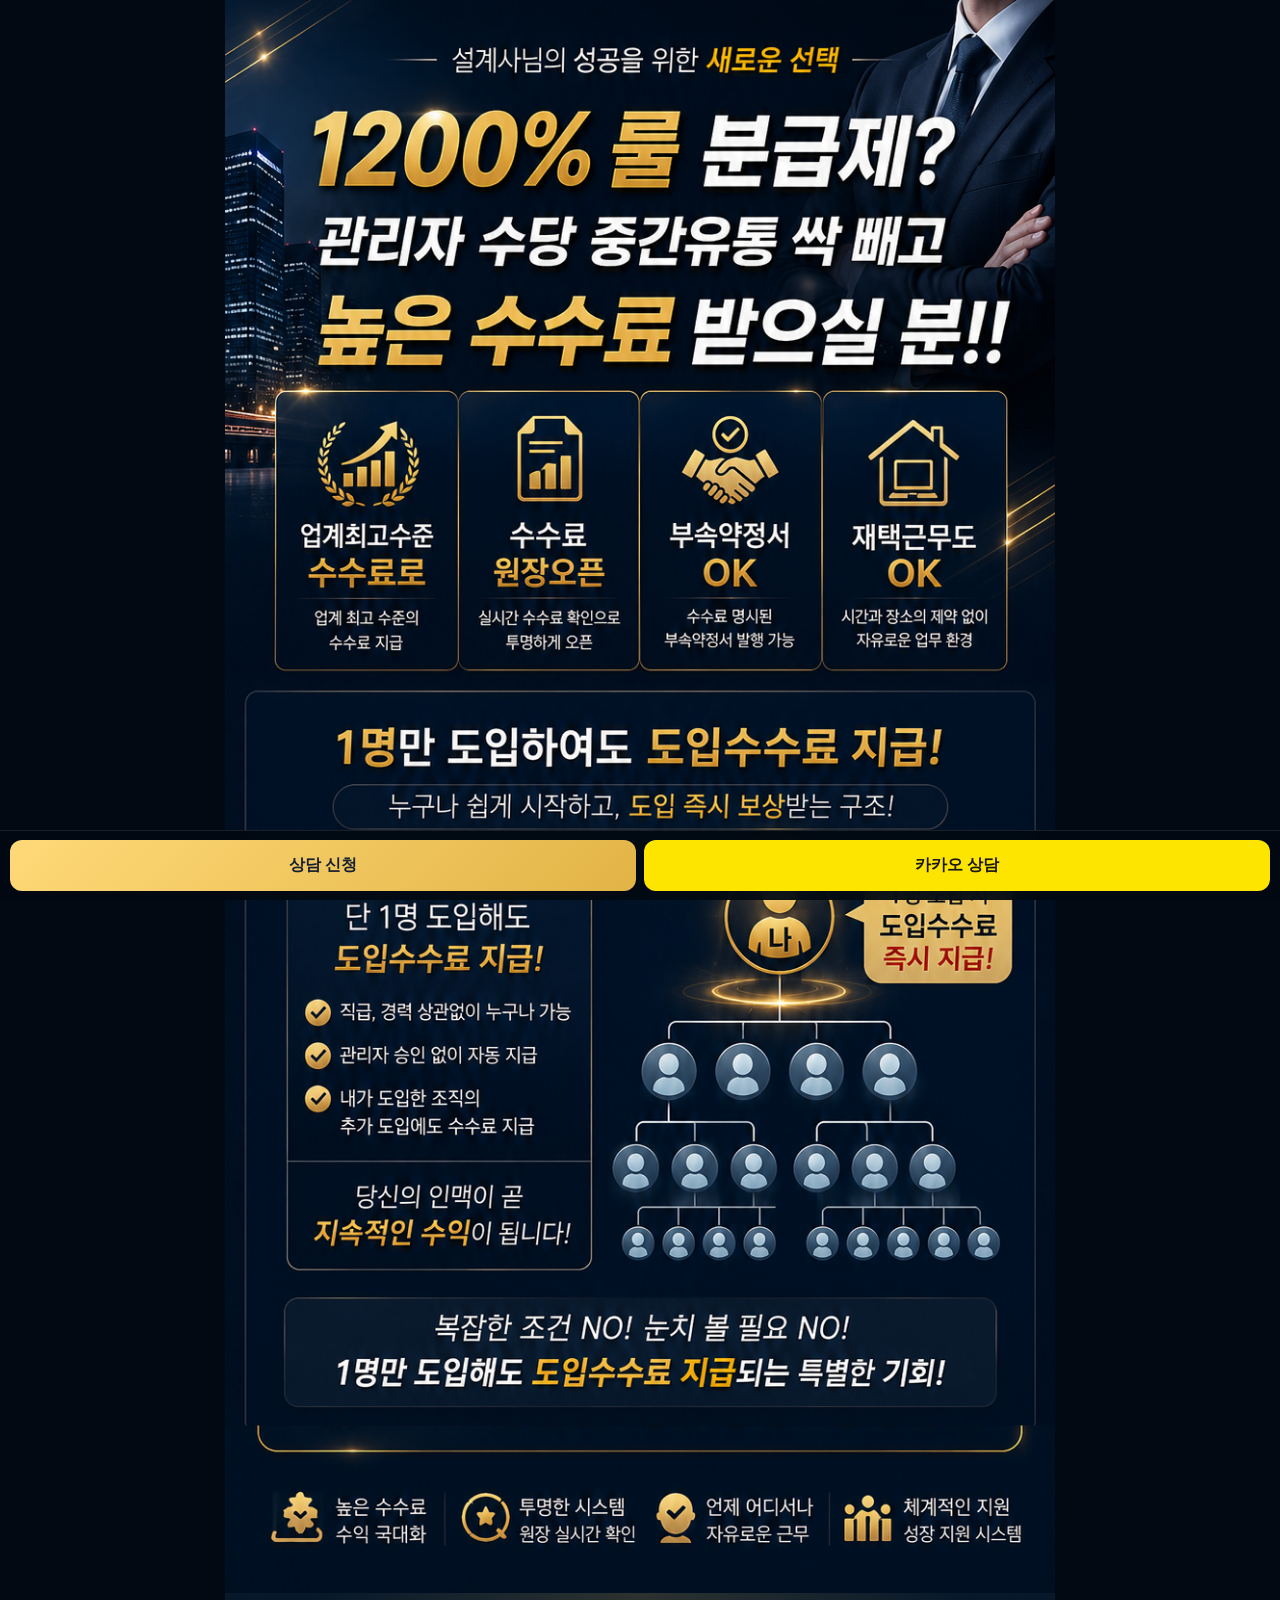
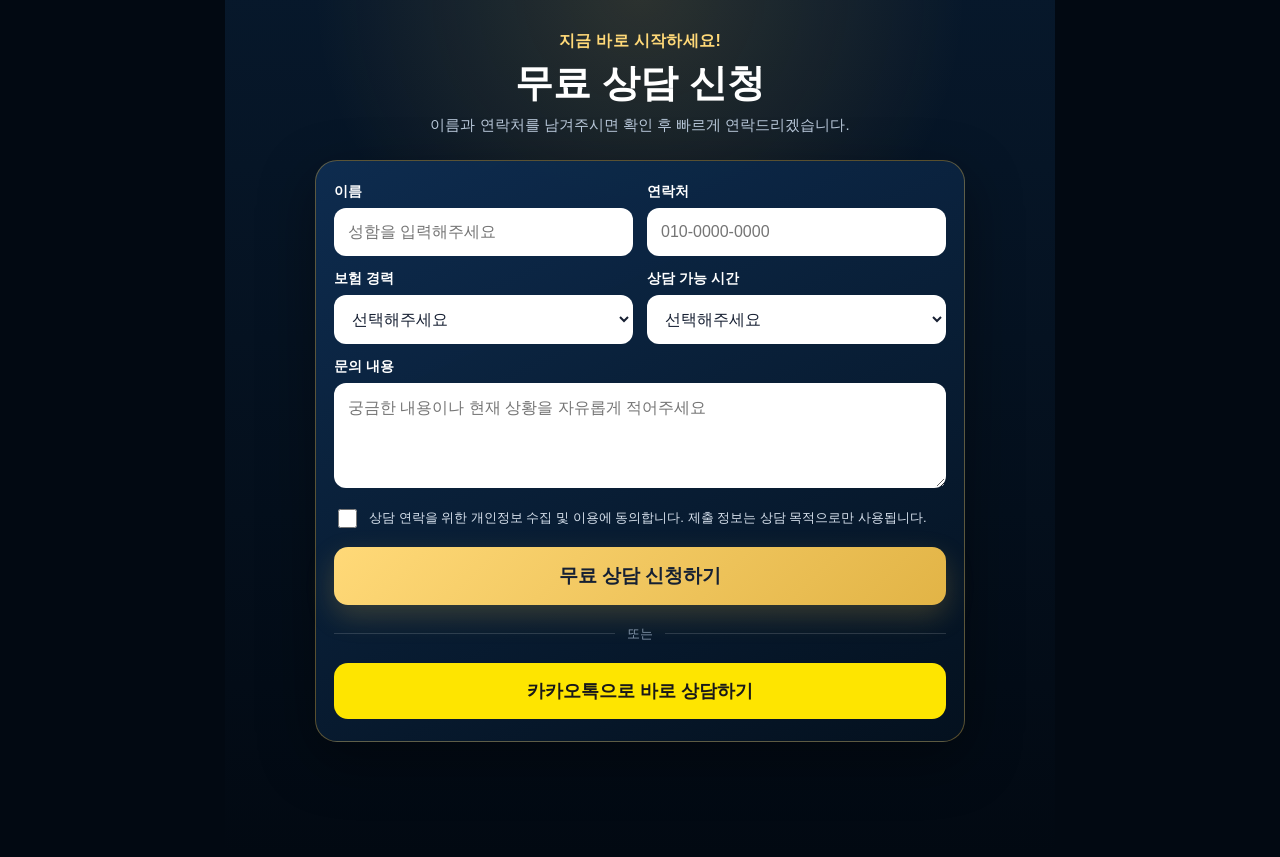
==== commit 39bb85ae: "Add files via upload" ====
--- a/02-리크루팅랜딩페이지1/index.html
+++ b/02-리크루팅랜딩페이지1/index.html
@@ -4,9 +4,9 @@
 <meta charset="UTF-8">
 <meta name="viewport" content="width=device-width, initial-scale=1.0, viewport-fit=cover">
 <meta name="description" content="높은 수수료, 수수료 원장 공개, 부속약정서, 재택근무 및 도입수수료 상담">
-<title>AI보험 미래전략사업부 | 설계사 상담</title>
-
-<meta property="og:title" content="1200% 룰·분급제? 높은 수수료 받으실 분">
+<title>높은 수수료를 받으셔야죠</title>
+
+<meta property="og:title" content="높은 수수료를 받으셔야죠">
 <meta property="og:description" content="관리자 수당과 중간유통을 줄인 투명한 수수료 구조">
 <meta property="og:image" content="https://ai-insurance-recruit.vercel.app/og-image.png">
 <meta property="og:image:secure_url" content="https://ai-insurance-recruit.vercel.app/og-image.png">
@@ -14,7 +14,7 @@
 <meta property="og:url" content="https://ai-insurance-recruit.vercel.app/">
 <meta property="og:type" content="website">
 <meta name="twitter:card" content="summary_large_image">
-<meta name="twitter:title" content="1200% 룰·분급제? 높은 수수료 받으실 분">
+<meta name="twitter:title" content="높은 수수료를 받으셔야죠">
 <meta name="twitter:description" content="수수료 원장 공개 · 부속약정서 OK · 재택근무 OK">
 <meta name="twitter:image" content="https://ai-insurance-recruit.vercel.app/og-image.png">
 
@@ -338,8 +338,6 @@
         카카오톡으로 바로 상담하기
       </a>
 
-      <a class="phone" href="tel:01087958502">상담문의 010-8795-8502</a>
-      <p class="notice">상담 신청 내용은 CRM에 자동 저장됩니다.</p>
     </form>
   </section>
 </div>
